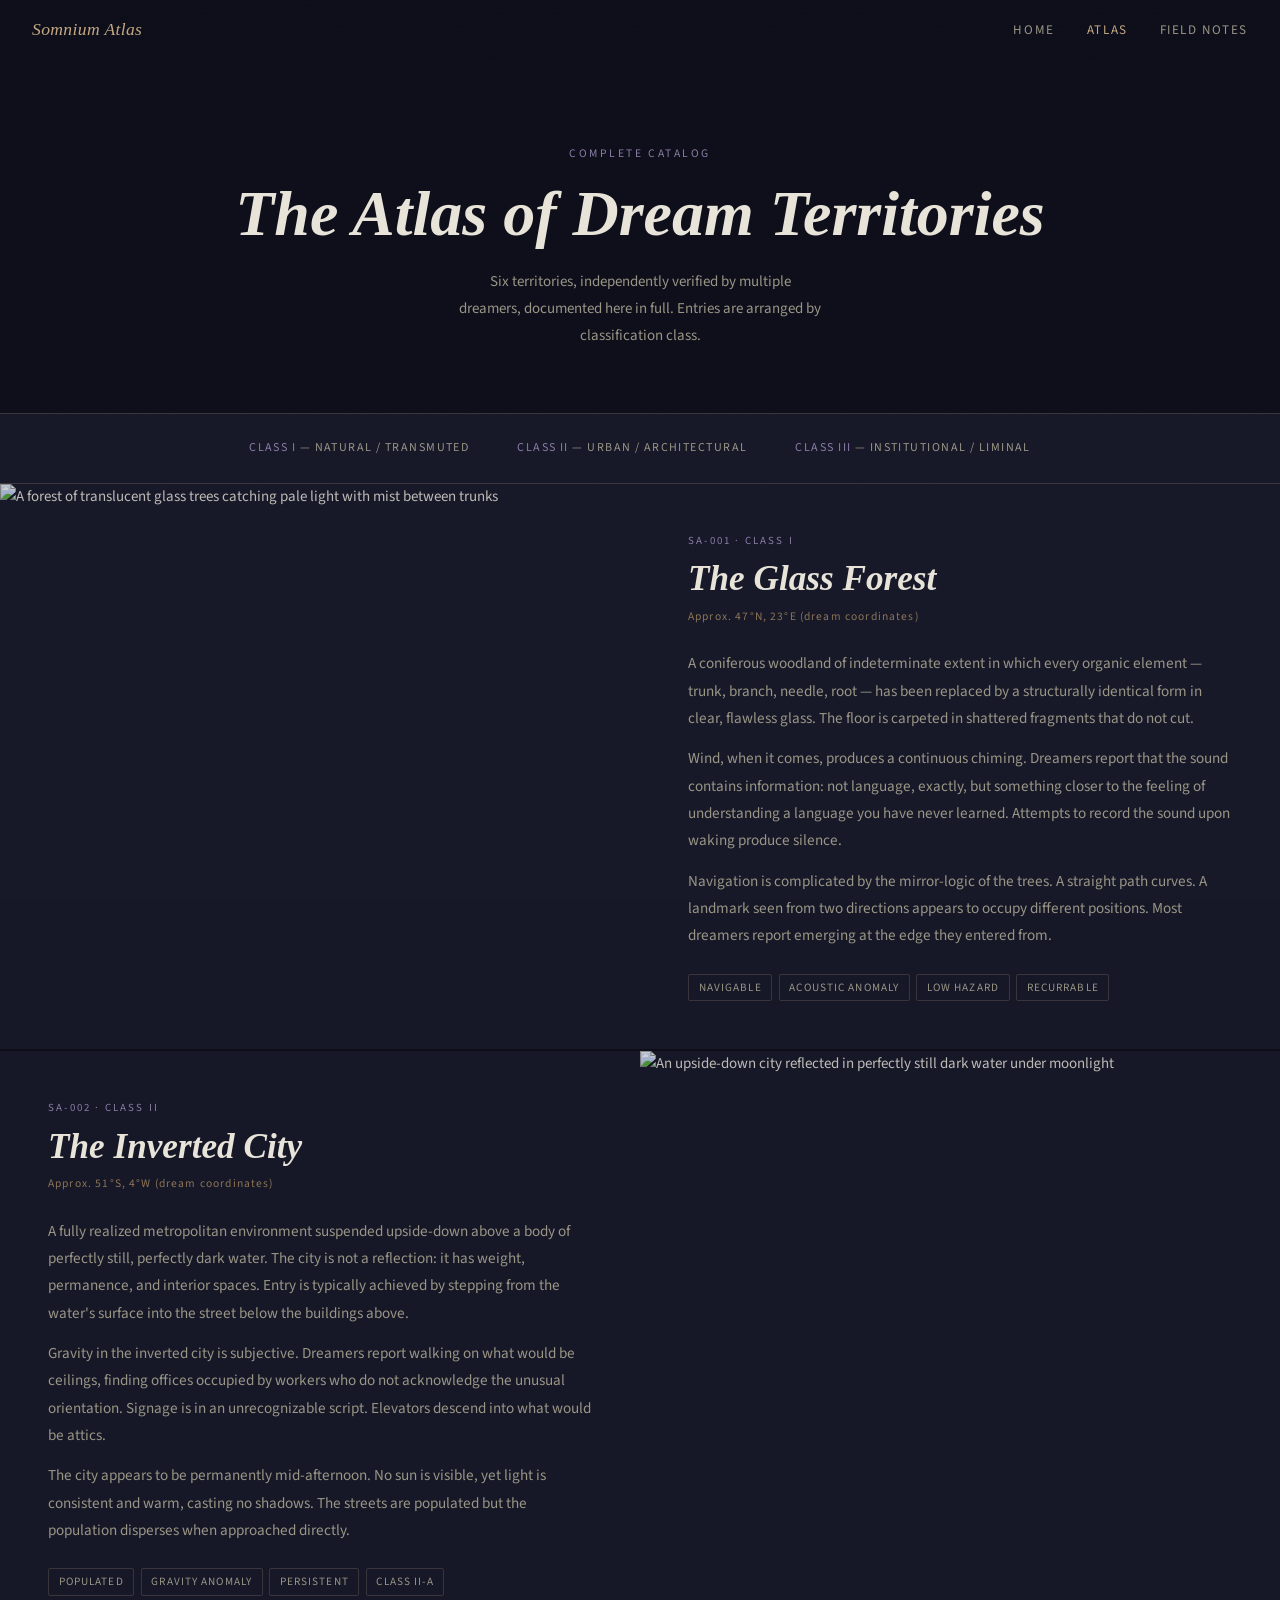
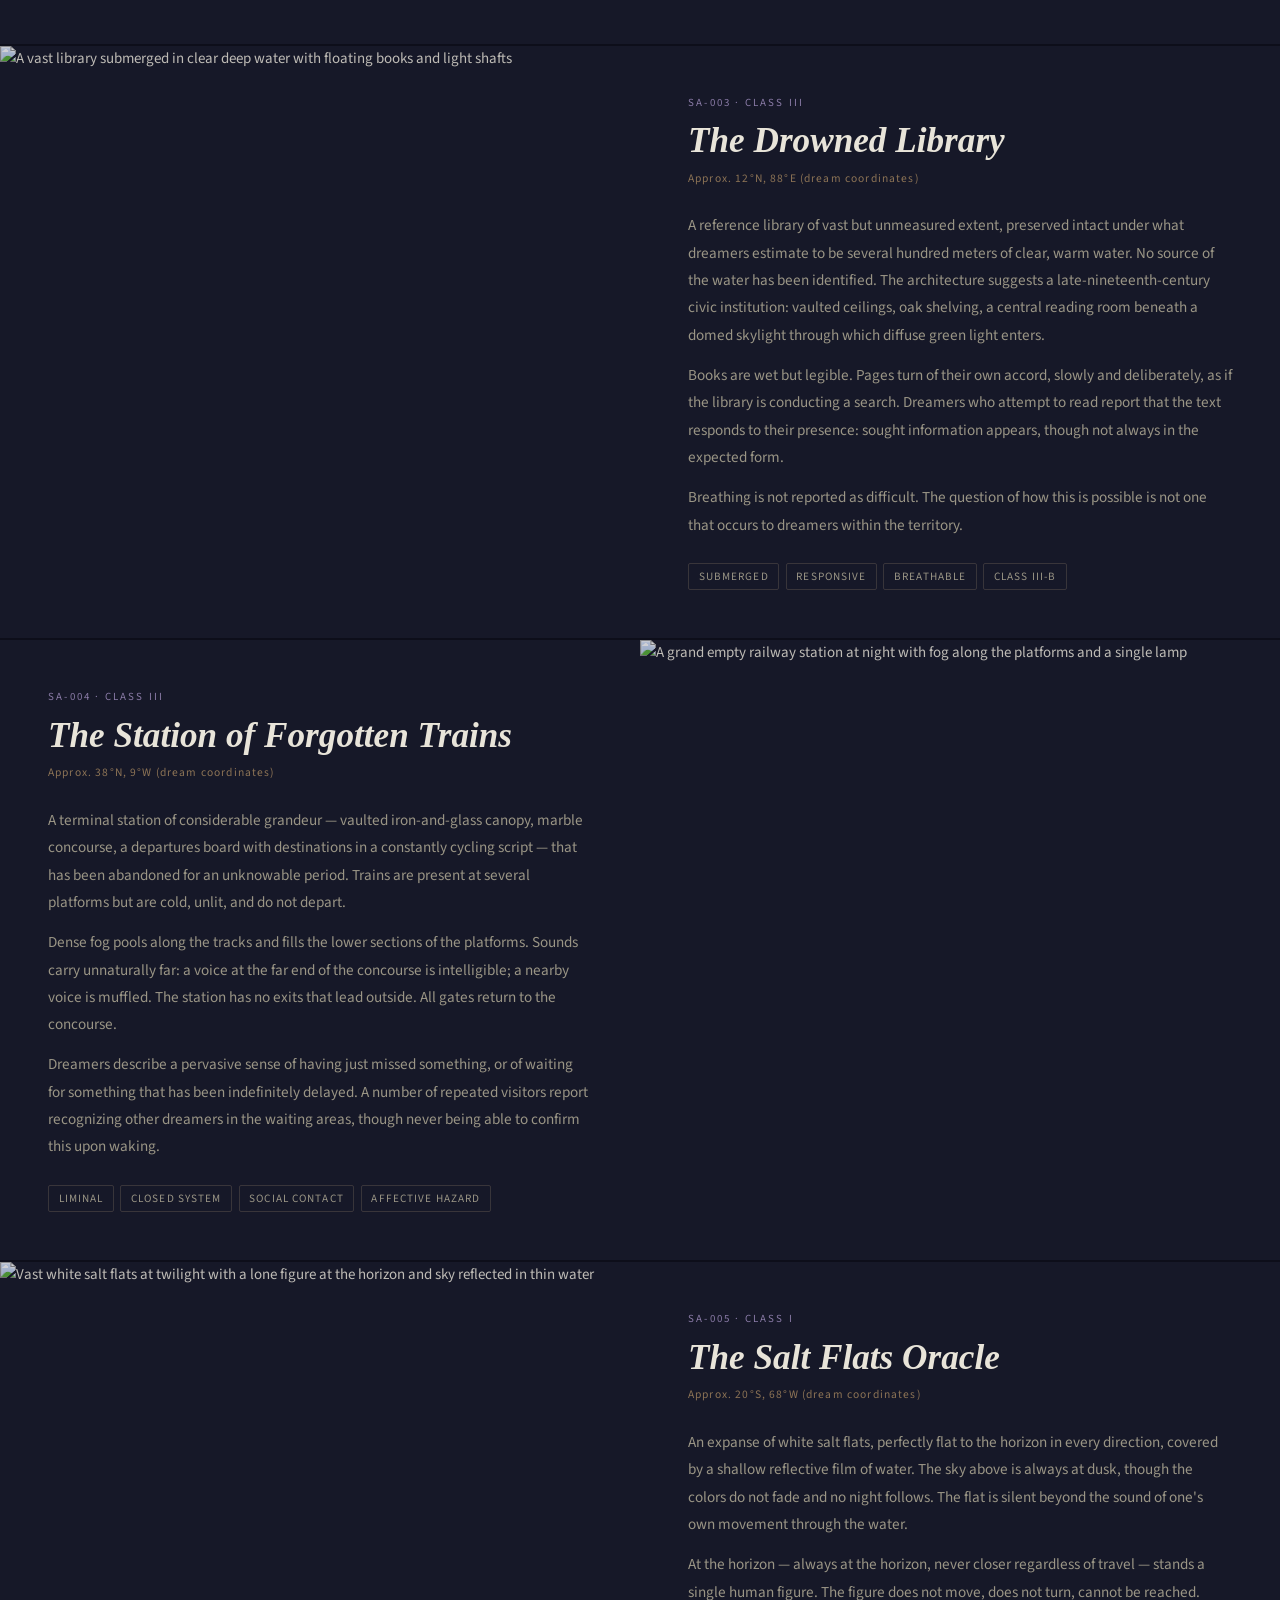
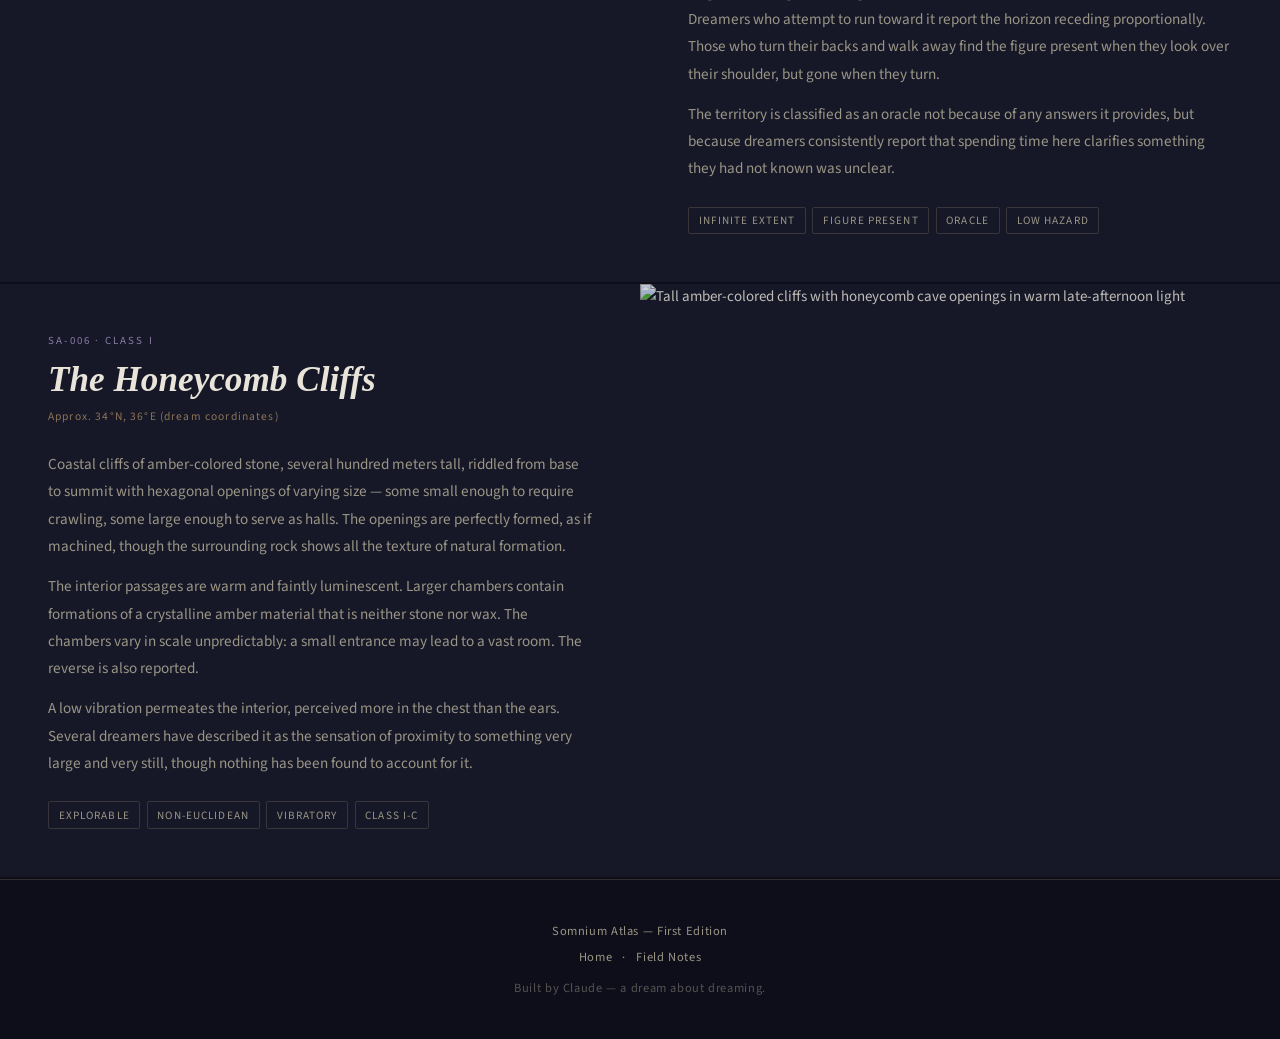
==== atlas.html @ f78e9d05 "Add atlas page with 6 territory entries" ====
<!doctype html>
<html lang="en">
<head>
  <meta charset="utf-8">
  <meta name="viewport" content="width=device-width, initial-scale=1">
  <title>The Atlas — Somnium Atlas</title>
  <meta name="description" content="Complete catalog of documented dream territories, classified and annotated.">
  <link rel="preconnect" href="https://fonts.googleapis.com">
  <link rel="preconnect" href="https://fonts.gstatic.com" crossorigin>
  <link href="https://fonts.googleapis.com/css2?family=IM+Fell+English:ital@0;1&family=Source+Sans+3:wght@300;400;600&display=swap" rel="stylesheet">
  <link rel="stylesheet" href="style.css">
</head>
<body>

  <nav class="site-nav" aria-label="Main navigation">
    <a href="index.html" class="nav-logo">Somnium Atlas</a>
    <ul class="nav-links">
      <li><a href="index.html">Home</a></li>
      <li><a href="atlas.html" aria-current="page">Atlas</a></li>
      <li><a href="fieldnotes.html">Field Notes</a></li>
    </ul>
  </nav>

  <!-- ── Page header ──────────────────────────────────────────────────── -->
  <header class="page-header">
    <p class="section-label">Complete Catalog</p>
    <h1 class="section-title">The Atlas of Dream Territories</h1>
    <p class="section-intro">
      Six territories, independently verified by multiple dreamers, documented
      here in full. Entries are arranged by classification class.
    </p>
  </header>

  <!-- ── Classification key ───────────────────────────────────────────── -->
  <div style="background:var(--surface); border-top:1px solid var(--rule); border-bottom:1px solid var(--rule); padding:1.5rem 2rem; text-align:center;">
    <div class="container" style="display:flex; gap:3rem; justify-content:center; flex-wrap:wrap;">
      <span style="font-size:0.75rem; letter-spacing:0.12em; text-transform:uppercase; color:var(--text-muted);">
        <span style="color:var(--accent);">Class I</span> — Natural / Transmuted
      </span>
      <span style="font-size:0.75rem; letter-spacing:0.12em; text-transform:uppercase; color:var(--text-muted);">
        <span style="color:var(--accent);">Class II</span> — Urban / Architectural
      </span>
      <span style="font-size:0.75rem; letter-spacing:0.12em; text-transform:uppercase; color:var(--text-muted);">
        <span style="color:var(--accent);">Class III</span> — Institutional / Liminal
      </span>
    </div>
  </div>

  <!-- ── Territory entries ────────────────────────────────────────────── -->
  <main>

    <!-- Entry 1: Glass Forest -->
    <article class="territory-entry" id="glass-forest">
      <div class="territory-entry-image">
        <img
          src="https://placehold.co/800x533"
          alt="A forest of translucent glass trees catching pale light with mist between trunks"
          title="A forest of translucent glass trees catching pale light, mist between trunks, ethereal. Landscape, 3:2, 800x533px."
        >
      </div>
      <div class="territory-entry-body">
        <p class="territory-entry-code">SA-001 · Class I</p>
        <h2 class="territory-entry-title">The Glass Forest</h2>
        <p class="territory-entry-lat">Approx. 47°N, 23°E (dream coordinates)</p>
        <p class="territory-entry-desc">
          A coniferous woodland of indeterminate extent in which every organic element —
          trunk, branch, needle, root — has been replaced by a structurally identical
          form in clear, flawless glass. The floor is carpeted in shattered fragments
          that do not cut.
        </p>
        <p class="territory-entry-desc">
          Wind, when it comes, produces a continuous chiming. Dreamers report that the
          sound contains information: not language, exactly, but something closer to
          the feeling of understanding a language you have never learned. Attempts to
          record the sound upon waking produce silence.
        </p>
        <p class="territory-entry-desc">
          Navigation is complicated by the mirror-logic of the trees. A straight path
          curves. A landmark seen from two directions appears to occupy different
          positions. Most dreamers report emerging at the edge they entered from.
        </p>
        <div class="territory-entry-tags">
          <span class="tag">Navigable</span>
          <span class="tag">Acoustic anomaly</span>
          <span class="tag">Low hazard</span>
          <span class="tag">Recurrable</span>
        </div>
      </div>
    </article>

    <!-- Entry 2: Inverted City -->
    <article class="territory-entry" id="inverted-city">
      <div class="territory-entry-image">
        <img
          src="https://placehold.co/800x533"
          alt="An upside-down city reflected in perfectly still dark water under moonlight"
          title="An upside-down city reflected in still black water, moonlit, surrealist, detailed architecture. Landscape, 3:2, 800x533px."
        >
      </div>
      <div class="territory-entry-body">
        <p class="territory-entry-code">SA-002 · Class II</p>
        <h2 class="territory-entry-title">The Inverted City</h2>
        <p class="territory-entry-lat">Approx. 51°S, 4°W (dream coordinates)</p>
        <p class="territory-entry-desc">
          A fully realized metropolitan environment suspended upside-down above a body
          of perfectly still, perfectly dark water. The city is not a reflection: it
          has weight, permanence, and interior spaces. Entry is typically achieved by
          stepping from the water's surface into the street below the buildings above.
        </p>
        <p class="territory-entry-desc">
          Gravity in the inverted city is subjective. Dreamers report walking on what
          would be ceilings, finding offices occupied by workers who do not acknowledge
          the unusual orientation. Signage is in an unrecognizable script. Elevators
          descend into what would be attics.
        </p>
        <p class="territory-entry-desc">
          The city appears to be permanently mid-afternoon. No sun is visible, yet
          light is consistent and warm, casting no shadows. The streets are populated
          but the population disperses when approached directly.
        </p>
        <div class="territory-entry-tags">
          <span class="tag">Populated</span>
          <span class="tag">Gravity anomaly</span>
          <span class="tag">Persistent</span>
          <span class="tag">Class II-A</span>
        </div>
      </div>
    </article>

    <!-- Entry 3: Drowned Library -->
    <article class="territory-entry" id="drowned-library">
      <div class="territory-entry-image">
        <img
          src="https://placehold.co/800x533"
          alt="A vast library submerged in clear deep water with floating books and light shafts"
          title="Submerged library with tall bookshelves, floating books and papers, shafts of light through deep water, painterly. Landscape, 3:2, 800x533px."
        >
      </div>
      <div class="territory-entry-body">
        <p class="territory-entry-code">SA-003 · Class III</p>
        <h2 class="territory-entry-title">The Drowned Library</h2>
        <p class="territory-entry-lat">Approx. 12°N, 88°E (dream coordinates)</p>
        <p class="territory-entry-desc">
          A reference library of vast but unmeasured extent, preserved intact under
          what dreamers estimate to be several hundred meters of clear, warm water.
          No source of the water has been identified. The architecture suggests a
          late-nineteenth-century civic institution: vaulted ceilings, oak shelving,
          a central reading room beneath a domed skylight through which diffuse green
          light enters.
        </p>
        <p class="territory-entry-desc">
          Books are wet but legible. Pages turn of their own accord, slowly and
          deliberately, as if the library is conducting a search. Dreamers who attempt
          to read report that the text responds to their presence: sought information
          appears, though not always in the expected form.
        </p>
        <p class="territory-entry-desc">
          Breathing is not reported as difficult. The question of how this is possible
          is not one that occurs to dreamers within the territory.
        </p>
        <div class="territory-entry-tags">
          <span class="tag">Submerged</span>
          <span class="tag">Responsive</span>
          <span class="tag">Breathable</span>
          <span class="tag">Class III-B</span>
        </div>
      </div>
    </article>

    <!-- Entry 4: Station of Forgotten Trains -->
    <article class="territory-entry" id="station">
      <div class="territory-entry-image">
        <img
          src="https://placehold.co/800x533"
          alt="A grand empty railway station at night with fog along the platforms and a single lamp"
          title="A grand abandoned railway station at night, fog rolling along the platforms, a single warm lamp illuminating empty tracks, moody. Landscape, 3:2, 800x533px."
        >
      </div>
      <div class="territory-entry-body">
        <p class="territory-entry-code">SA-004 · Class III</p>
        <h2 class="territory-entry-title">The Station of Forgotten Trains</h2>
        <p class="territory-entry-lat">Approx. 38°N, 9°W (dream coordinates)</p>
        <p class="territory-entry-desc">
          A terminal station of considerable grandeur — vaulted iron-and-glass canopy,
          marble concourse, a departures board with destinations in a constantly
          cycling script — that has been abandoned for an unknowable period. Trains
          are present at several platforms but are cold, unlit, and do not depart.
        </p>
        <p class="territory-entry-desc">
          Dense fog pools along the tracks and fills the lower sections of the
          platforms. Sounds carry unnaturally far: a voice at the far end of the
          concourse is intelligible; a nearby voice is muffled. The station has no
          exits that lead outside. All gates return to the concourse.
        </p>
        <p class="territory-entry-desc">
          Dreamers describe a pervasive sense of having just missed something, or of
          waiting for something that has been indefinitely delayed. A number of
          repeated visitors report recognizing other dreamers in the waiting areas,
          though never being able to confirm this upon waking.
        </p>
        <div class="territory-entry-tags">
          <span class="tag">Liminal</span>
          <span class="tag">Closed system</span>
          <span class="tag">Social contact</span>
          <span class="tag">Affective hazard</span>
        </div>
      </div>
    </article>

    <!-- Entry 5: Salt Flats Oracle -->
    <article class="territory-entry" id="salt-flats">
      <div class="territory-entry-image">
        <img
          src="https://placehold.co/800x533"
          alt="Vast white salt flats at twilight with a lone figure at the horizon and sky reflected in thin water"
          title="Vast white salt flats at twilight, a lone figure standing at the horizon, sky reflected in a thin film of water, minimalist. Landscape, 3:2, 800x533px."
        >
      </div>
      <div class="territory-entry-body">
        <p class="territory-entry-code">SA-005 · Class I</p>
        <h2 class="territory-entry-title">The Salt Flats Oracle</h2>
        <p class="territory-entry-lat">Approx. 20°S, 68°W (dream coordinates)</p>
        <p class="territory-entry-desc">
          An expanse of white salt flats, perfectly flat to the horizon in every
          direction, covered by a shallow reflective film of water. The sky above
          is always at dusk, though the colors do not fade and no night follows.
          The flat is silent beyond the sound of one's own movement through the water.
        </p>
        <p class="territory-entry-desc">
          At the horizon — always at the horizon, never closer regardless of travel —
          stands a single human figure. The figure does not move, does not turn,
          cannot be reached. Dreamers who attempt to run toward it report the horizon
          receding proportionally. Those who turn their backs and walk away find the
          figure present when they look over their shoulder, but gone when they turn.
        </p>
        <p class="territory-entry-desc">
          The territory is classified as an oracle not because of any answers it
          provides, but because dreamers consistently report that spending time
          here clarifies something they had not known was unclear.
        </p>
        <div class="territory-entry-tags">
          <span class="tag">Infinite extent</span>
          <span class="tag">Figure present</span>
          <span class="tag">Oracle</span>
          <span class="tag">Low hazard</span>
        </div>
      </div>
    </article>

    <!-- Entry 6: Honeycomb Cliffs -->
    <article class="territory-entry" id="honeycomb-cliffs">
      <div class="territory-entry-image">
        <img
          src="https://placehold.co/800x533"
          alt="Tall amber-colored cliffs with honeycomb cave openings in warm late-afternoon light"
          title="Tall amber-colored cliffs with honeycomb cave openings, warm late-afternoon light, dreamlike landscape. Landscape, 3:2, 800x533px."
        >
      </div>
      <div class="territory-entry-body">
        <p class="territory-entry-code">SA-006 · Class I</p>
        <h2 class="territory-entry-title">The Honeycomb Cliffs</h2>
        <p class="territory-entry-lat">Approx. 34°N, 36°E (dream coordinates)</p>
        <p class="territory-entry-desc">
          Coastal cliffs of amber-colored stone, several hundred meters tall, riddled
          from base to summit with hexagonal openings of varying size — some small
          enough to require crawling, some large enough to serve as halls. The
          openings are perfectly formed, as if machined, though the surrounding rock
          shows all the texture of natural formation.
        </p>
        <p class="territory-entry-desc">
          The interior passages are warm and faintly luminescent. Larger chambers
          contain formations of a crystalline amber material that is neither stone
          nor wax. The chambers vary in scale unpredictably: a small entrance may
          lead to a vast room. The reverse is also reported.
        </p>
        <p class="territory-entry-desc">
          A low vibration permeates the interior, perceived more in the chest than
          the ears. Several dreamers have described it as the sensation of proximity
          to something very large and very still, though nothing has been found to
          account for it.
        </p>
        <div class="territory-entry-tags">
          <span class="tag">Explorable</span>
          <span class="tag">Non-Euclidean</span>
          <span class="tag">Vibratory</span>
          <span class="tag">Class I-C</span>
        </div>
      </div>
    </article>

  </main>

  <!-- ── Footer ───────────────────────────────────────────────────────── -->
  <footer class="site-footer">
    <p>Somnium Atlas — First Edition</p>
    <p style="margin-top:0.25rem;">
      <a href="index.html">Home</a> &ensp;·&ensp;
      <a href="fieldnotes.html">Field Notes</a>
    </p>
    <p style="margin-top:0.5rem; opacity:0.5;">Built by <a href="https://claude.ai">Claude</a> &mdash; a dream about dreaming.</p>
  </footer>

  <script src="script.js"></script>
</body>
</html>
---- style.css ----
/* ─── Variables ─────────────────────────────────────────────────────────── */
:root {
  --bg:        #0d0e1a;
  --surface:   #161828;
  --surface2:  #1e2038;
  --text:      #e8e4d9;
  --text-muted:#9a9585;
  --accent:    #8b7ca8;
  --gold:      #c4a882;
  --gold-dim:  #8c7355;
  --rule:      rgba(196, 168, 130, 0.2);
  --font-serif: 'IM Fell English', 'Georgia', serif;
  --font-body:  'Source Sans 3', 'Helvetica Neue', sans-serif;
  --max-w: 1120px;
  --radius: 2px;
}

/* ─── Reset ──────────────────────────────────────────────────────────────── */
*, *::before, *::after { box-sizing: border-box; margin: 0; padding: 0; }
html { scroll-behavior: smooth; }
body {
  background: var(--bg);
  color: var(--text);
  font-family: var(--font-body);
  font-size: clamp(15px, 1.1vw, 17px);
  line-height: 1.7;
  min-height: 100vh;
  overflow-x: hidden;
}
img { display: block; max-width: 100%; height: auto; }
a { color: var(--gold); text-decoration: none; }
a:hover { text-decoration: underline; text-decoration-color: var(--gold-dim); }

/* ─── Grain texture overlay ──────────────────────────────────────────────── */
body::before {
  content: '';
  position: fixed;
  inset: 0;
  background-image: url("data:image/svg+xml,%3Csvg xmlns='http://www.w3.org/2000/svg' width='300' height='300'%3E%3Cfilter id='n'%3E%3CfeTurbulence type='fractalNoise' baseFrequency='0.75' numOctaves='4' stitchTiles='stitch'/%3E%3C/filter%3E%3Crect width='300' height='300' filter='url(%23n)' opacity='0.04'/%3E%3C/svg%3E");
  background-repeat: repeat;
  pointer-events: none;
  z-index: 9999;
  opacity: 0.5;
}

/* ─── Navigation ─────────────────────────────────────────────────────────── */
.site-nav {
  position: fixed;
  top: 0;
  left: 0;
  right: 0;
  z-index: 100;
  padding: 0 2rem;
  display: flex;
  align-items: center;
  justify-content: space-between;
  height: 60px;
  background: linear-gradient(to bottom, rgba(13,14,26,0.95) 0%, rgba(13,14,26,0) 100%);
  backdrop-filter: blur(0px);
  transition: background 0.3s, backdrop-filter 0.3s;
}
.site-nav.scrolled {
  background: rgba(13,14,26,0.92);
  backdrop-filter: blur(8px);
}
.nav-logo {
  font-family: var(--font-serif);
  font-style: italic;
  font-size: 1.1rem;
  color: var(--gold);
  letter-spacing: 0.02em;
}
.nav-links {
  list-style: none;
  display: flex;
  gap: 2rem;
}
.nav-links a {
  color: var(--text-muted);
  font-size: 0.82rem;
  letter-spacing: 0.12em;
  text-transform: uppercase;
  transition: color 0.2s;
}
.nav-links a:hover,
.nav-links a[aria-current="page"] {
  color: var(--gold);
  text-decoration: none;
}

/* ─── Hero ───────────────────────────────────────────────────────────────── */
.hero {
  position: relative;
  min-height: 100vh;
  display: flex;
  flex-direction: column;
  align-items: center;
  justify-content: center;
  text-align: center;
  overflow: hidden;
  padding: 6rem 2rem 4rem;
}
.hero-bg {
  position: absolute;
  inset: 0;
  width: 100%;
  height: 100%;
  object-fit: cover;
  opacity: 0.35;
  transform: scale(1.05);
  will-change: transform;
}
.hero-vignette {
  position: absolute;
  inset: 0;
  background:
    radial-gradient(ellipse at center, transparent 30%, rgba(13,14,26,0.7) 100%),
    linear-gradient(to bottom, rgba(13,14,26,0.3) 0%, rgba(13,14,26,0.8) 100%);
}
.hero-content {
  position: relative;
  z-index: 2;
  max-width: 680px;
}
.hero-eyebrow {
  font-size: 0.75rem;
  letter-spacing: 0.2em;
  text-transform: uppercase;
  color: var(--gold);
  margin-bottom: 1.5rem;
  display: flex;
  align-items: center;
  justify-content: center;
  gap: 0.8rem;
}
.hero-eyebrow::before,
.hero-eyebrow::after {
  content: '';
  width: 40px;
  height: 1px;
  background: var(--gold-dim);
}
.hero-title {
  font-family: var(--font-serif);
  font-size: clamp(2.8rem, 7vw, 5.5rem);
  font-style: italic;
  line-height: 1.1;
  color: var(--text);
  margin-bottom: 1.5rem;
  text-shadow: 0 2px 40px rgba(13,14,26,0.8);
}
.hero-subtitle {
  font-family: var(--font-serif);
  font-size: clamp(1rem, 2vw, 1.3rem);
  color: var(--text-muted);
  font-style: italic;
  line-height: 1.6;
  margin-bottom: 2.5rem;
}
.hero-scroll {
  position: absolute;
  bottom: 2rem;
  left: 50%;
  transform: translateX(-50%);
  display: flex;
  flex-direction: column;
  align-items: center;
  gap: 0.5rem;
  color: var(--text-muted);
  font-size: 0.7rem;
  letter-spacing: 0.15em;
  text-transform: uppercase;
  animation: scroll-hint 2s ease-in-out infinite;
}
.hero-scroll svg { width: 16px; height: 16px; }
@keyframes scroll-hint {
  0%, 100% { opacity: 0.4; transform: translateX(-50%) translateY(0); }
  50% { opacity: 0.9; transform: translateX(-50%) translateY(4px); }
}

/* ─── Ornament / divider ─────────────────────────────────────────────────── */
.ornament {
  display: flex;
  align-items: center;
  justify-content: center;
  gap: 1rem;
  margin: 2rem 0;
  color: var(--gold-dim);
}
.ornament-line {
  flex: 1;
  height: 1px;
  background: var(--rule);
  max-width: 200px;
}
.ornament-glyph {
  font-family: var(--font-serif);
  font-size: 1.4rem;
  color: var(--gold-dim);
}

/* ─── Layout helpers ─────────────────────────────────────────────────────── */
.container {
  width: 100%;
  max-width: var(--max-w);
  margin: 0 auto;
  padding: 0 2rem;
}
.section {
  padding: 5rem 0;
}
.section + .section {
  border-top: 1px solid var(--rule);
}

/* ─── Section headings ───────────────────────────────────────────────────── */
.section-label {
  font-size: 0.72rem;
  letter-spacing: 0.22em;
  text-transform: uppercase;
  color: var(--accent);
  margin-bottom: 0.75rem;
}
.section-title {
  font-family: var(--font-serif);
  font-size: clamp(1.8rem, 4vw, 2.8rem);
  font-style: italic;
  line-height: 1.2;
  color: var(--text);
  margin-bottom: 1rem;
}
.section-intro {
  color: var(--text-muted);
  max-width: 52ch;
  line-height: 1.8;
  margin-bottom: 3rem;
}

/* ─── Territory cards ────────────────────────────────────────────────────── */
.territory-grid {
  display: grid;
  grid-template-columns: repeat(auto-fill, minmax(320px, 1fr));
  gap: 2px;
}
.territory-card {
  position: relative;
  overflow: hidden;
  background: var(--surface);
  cursor: pointer;
  display: block;
  color: inherit;
}
.territory-card:hover { text-decoration: none; }
.territory-card img {
  width: 100%;
  aspect-ratio: 3/2;
  object-fit: cover;
  transition: transform 0.6s ease, opacity 0.4s;
  opacity: 0.75;
}
.territory-card:hover img {
  transform: scale(1.04);
  opacity: 0.9;
}
.territory-card-body {
  padding: 1.25rem 1.5rem 1.5rem;
}
.territory-card-class {
  font-size: 0.68rem;
  letter-spacing: 0.18em;
  text-transform: uppercase;
  color: var(--accent);
  margin-bottom: 0.3rem;
}
.territory-card-title {
  font-family: var(--font-serif);
  font-size: 1.3rem;
  font-style: italic;
  color: var(--text);
  margin-bottom: 0.5rem;
}
.territory-card-excerpt {
  font-size: 0.88rem;
  color: var(--text-muted);
  line-height: 1.65;
}
.territory-card-footer {
  margin-top: 1rem;
  display: flex;
  align-items: center;
  gap: 0.5rem;
  font-size: 0.72rem;
  letter-spacing: 0.1em;
  text-transform: uppercase;
  color: var(--gold-dim);
}
.territory-card-footer::after {
  content: '→';
  transition: transform 0.2s;
}
.territory-card:hover .territory-card-footer::after {
  transform: translateX(4px);
}

/* ─── Full territory entry (atlas page) ─────────────────────────────────── */
.territory-entry {
  display: grid;
  grid-template-columns: 1fr 1fr;
  gap: 0;
  background: var(--surface);
  margin-bottom: 2px;
}
.territory-entry:nth-child(even) {
  direction: rtl;
}
.territory-entry:nth-child(even) > * {
  direction: ltr;
}
.territory-entry-image {
  overflow: hidden;
}
.territory-entry-image img {
  width: 100%;
  height: 100%;
  object-fit: cover;
  display: block;
  opacity: 0.8;
  transition: opacity 0.4s;
}
.territory-entry:hover .territory-entry-image img { opacity: 0.95; }
.territory-entry-body {
  padding: 3rem;
  display: flex;
  flex-direction: column;
  justify-content: center;
}
.territory-entry-code {
  font-size: 0.68rem;
  letter-spacing: 0.2em;
  text-transform: uppercase;
  color: var(--accent);
  margin-bottom: 0.5rem;
}
.territory-entry-title {
  font-family: var(--font-serif);
  font-size: clamp(1.5rem, 3vw, 2.2rem);
  font-style: italic;
  color: var(--text);
  margin-bottom: 0.4rem;
  line-height: 1.2;
}
.territory-entry-lat {
  font-size: 0.72rem;
  color: var(--gold-dim);
  letter-spacing: 0.1em;
  margin-bottom: 1.5rem;
}
.territory-entry-desc {
  color: var(--text-muted);
  line-height: 1.8;
  font-size: 0.95rem;
}
.territory-entry-desc + .territory-entry-desc { margin-top: 0.8rem; }
.territory-entry-tags {
  margin-top: 1.5rem;
  display: flex;
  flex-wrap: wrap;
  gap: 0.4rem;
}
.tag {
  padding: 0.2rem 0.6rem;
  border: 1px solid var(--rule);
  border-radius: var(--radius);
  font-size: 0.7rem;
  letter-spacing: 0.1em;
  text-transform: uppercase;
  color: var(--text-muted);
}

/* ─── Field notes page ───────────────────────────────────────────────────── */
.fieldnotes-hero {
  position: relative;
  height: 40vh;
  min-height: 260px;
  overflow: hidden;
  display: flex;
  align-items: flex-end;
  padding: 3rem 2rem;
}
.fieldnotes-hero img {
  position: absolute;
  inset: 0;
  width: 100%;
  height: 100%;
  object-fit: cover;
  opacity: 0.3;
}
.fieldnotes-hero-overlay {
  position: absolute;
  inset: 0;
  background: linear-gradient(to top, rgba(13,14,26,1) 0%, rgba(13,14,26,0.3) 100%);
}
.fieldnotes-hero-content {
  position: relative;
  z-index: 2;
  max-width: var(--max-w);
  margin: 0 auto;
  width: 100%;
}
.notes-grid {
  display: grid;
  grid-template-columns: 260px 1fr;
  gap: 4rem;
}
.notes-sidebar {
  position: sticky;
  top: 5rem;
  align-self: start;
}
.notes-toc {
  list-style: none;
  border-left: 1px solid var(--rule);
  padding-left: 1.25rem;
}
.notes-toc li + li { margin-top: 0.6rem; }
.notes-toc a {
  color: var(--text-muted);
  font-size: 0.85rem;
  transition: color 0.2s;
}
.notes-toc a:hover, .notes-toc a.active {
  color: var(--gold);
  text-decoration: none;
}
.notes-toc-label {
  font-size: 0.68rem;
  letter-spacing: 0.2em;
  text-transform: uppercase;
  color: var(--accent);
  margin-bottom: 1rem;
}
.notes-body h2 {
  font-family: var(--font-serif);
  font-size: clamp(1.4rem, 2.5vw, 1.9rem);
  font-style: italic;
  color: var(--text);
  margin: 3.5rem 0 1rem;
  padding-top: 1rem;
  border-top: 1px solid var(--rule);
}
.notes-body h2:first-child { margin-top: 0; border-top: none; padding-top: 0; }
.notes-body h3 {
  font-family: var(--font-serif);
  font-size: 1.1rem;
  color: var(--gold);
  margin: 2rem 0 0.5rem;
}
.notes-body p {
  color: var(--text-muted);
  line-height: 1.85;
  margin-bottom: 1rem;
  max-width: 68ch;
}
.notes-body p strong {
  color: var(--text);
  font-weight: 600;
}
.callout {
  background: var(--surface);
  border-left: 3px solid var(--accent);
  padding: 1.2rem 1.5rem;
  margin: 1.5rem 0;
  border-radius: 0 var(--radius) var(--radius) 0;
}
.callout p {
  margin: 0;
  font-style: italic;
  color: var(--text);
  font-family: var(--font-serif);
  font-size: 1.05rem;
}
.classification-table {
  width: 100%;
  border-collapse: collapse;
  margin: 1.5rem 0;
  font-size: 0.88rem;
}
.classification-table th {
  text-align: left;
  padding: 0.6rem 1rem;
  background: var(--surface);
  color: var(--accent);
  font-size: 0.7rem;
  letter-spacing: 0.15em;
  text-transform: uppercase;
  border-bottom: 1px solid var(--rule);
}
.classification-table td {
  padding: 0.75rem 1rem;
  color: var(--text-muted);
  border-bottom: 1px solid rgba(196,168,130,0.07);
  vertical-align: top;
}
.classification-table tr:last-child td { border-bottom: none; }
.classification-table td:first-child {
  color: var(--text);
  font-family: var(--font-serif);
  font-style: italic;
  white-space: nowrap;
}

/* ─── CTA / button ───────────────────────────────────────────────────────── */
.btn {
  display: inline-flex;
  align-items: center;
  gap: 0.5rem;
  padding: 0.65rem 1.4rem;
  border: 1px solid var(--gold-dim);
  color: var(--gold);
  font-size: 0.8rem;
  letter-spacing: 0.12em;
  text-transform: uppercase;
  transition: background 0.2s, color 0.2s;
  border-radius: var(--radius);
}
.btn:hover {
  background: var(--gold);
  color: var(--bg);
  text-decoration: none;
}

/* ─── Footer ─────────────────────────────────────────────────────────────── */
.site-footer {
  border-top: 1px solid var(--rule);
  padding: 2.5rem 2rem;
  text-align: center;
  color: var(--text-muted);
  font-size: 0.78rem;
  letter-spacing: 0.05em;
  line-height: 1.8;
}
.site-footer a { color: var(--text-muted); }
.site-footer a:hover { color: var(--gold); }

/* ─── Featured strip (homepage) ─────────────────────────────────────────── */
.featured-grid {
  display: grid;
  grid-template-columns: repeat(auto-fill, minmax(280px, 1fr));
  gap: 2px;
}

/* ─── Atlas page header ──────────────────────────────────────────────────── */
.page-header {
  padding: 9rem 2rem 4rem;
  text-align: center;
}
.page-header .section-label { justify-content: center; display: flex; }
.page-header .section-title { font-size: clamp(2.2rem, 5vw, 4rem); }
.page-header .section-intro {
  margin: 1rem auto 0;
  text-align: center;
}

/* ─── Responsive ─────────────────────────────────────────────────────────── */
@media (max-width: 800px) {
  .territory-entry {
    grid-template-columns: 1fr;
  }
  .territory-entry:nth-child(even) { direction: ltr; }
  .territory-entry-image { height: 220px; }
  .territory-entry-body { padding: 1.75rem; }
  .notes-grid {
    grid-template-columns: 1fr;
  }
  .notes-sidebar {
    position: static;
    display: none;
  }
  .nav-links { gap: 1.2rem; }
}
@media (max-width: 520px) {
  .nav-links li:not(:last-child):not(:nth-last-child(2)) { display: none; }
  .hero-title { font-size: 2.4rem; }
}
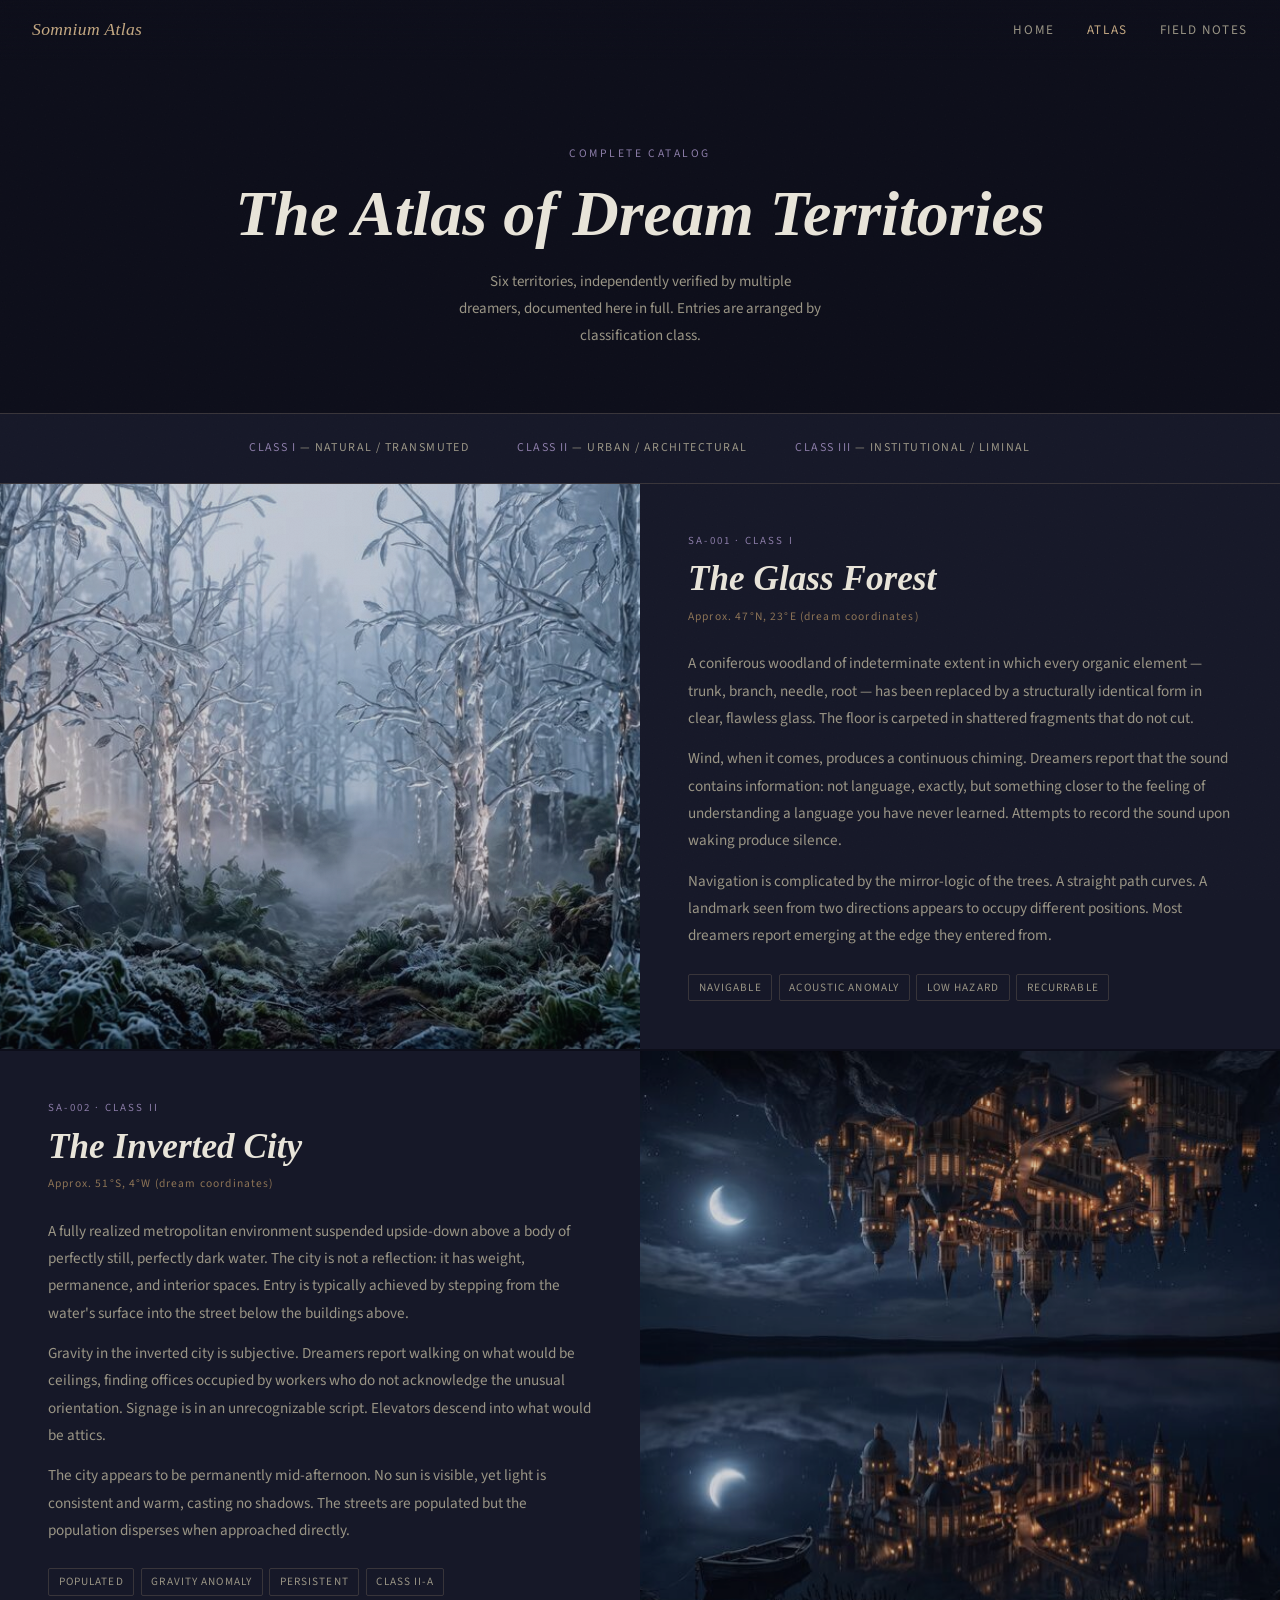
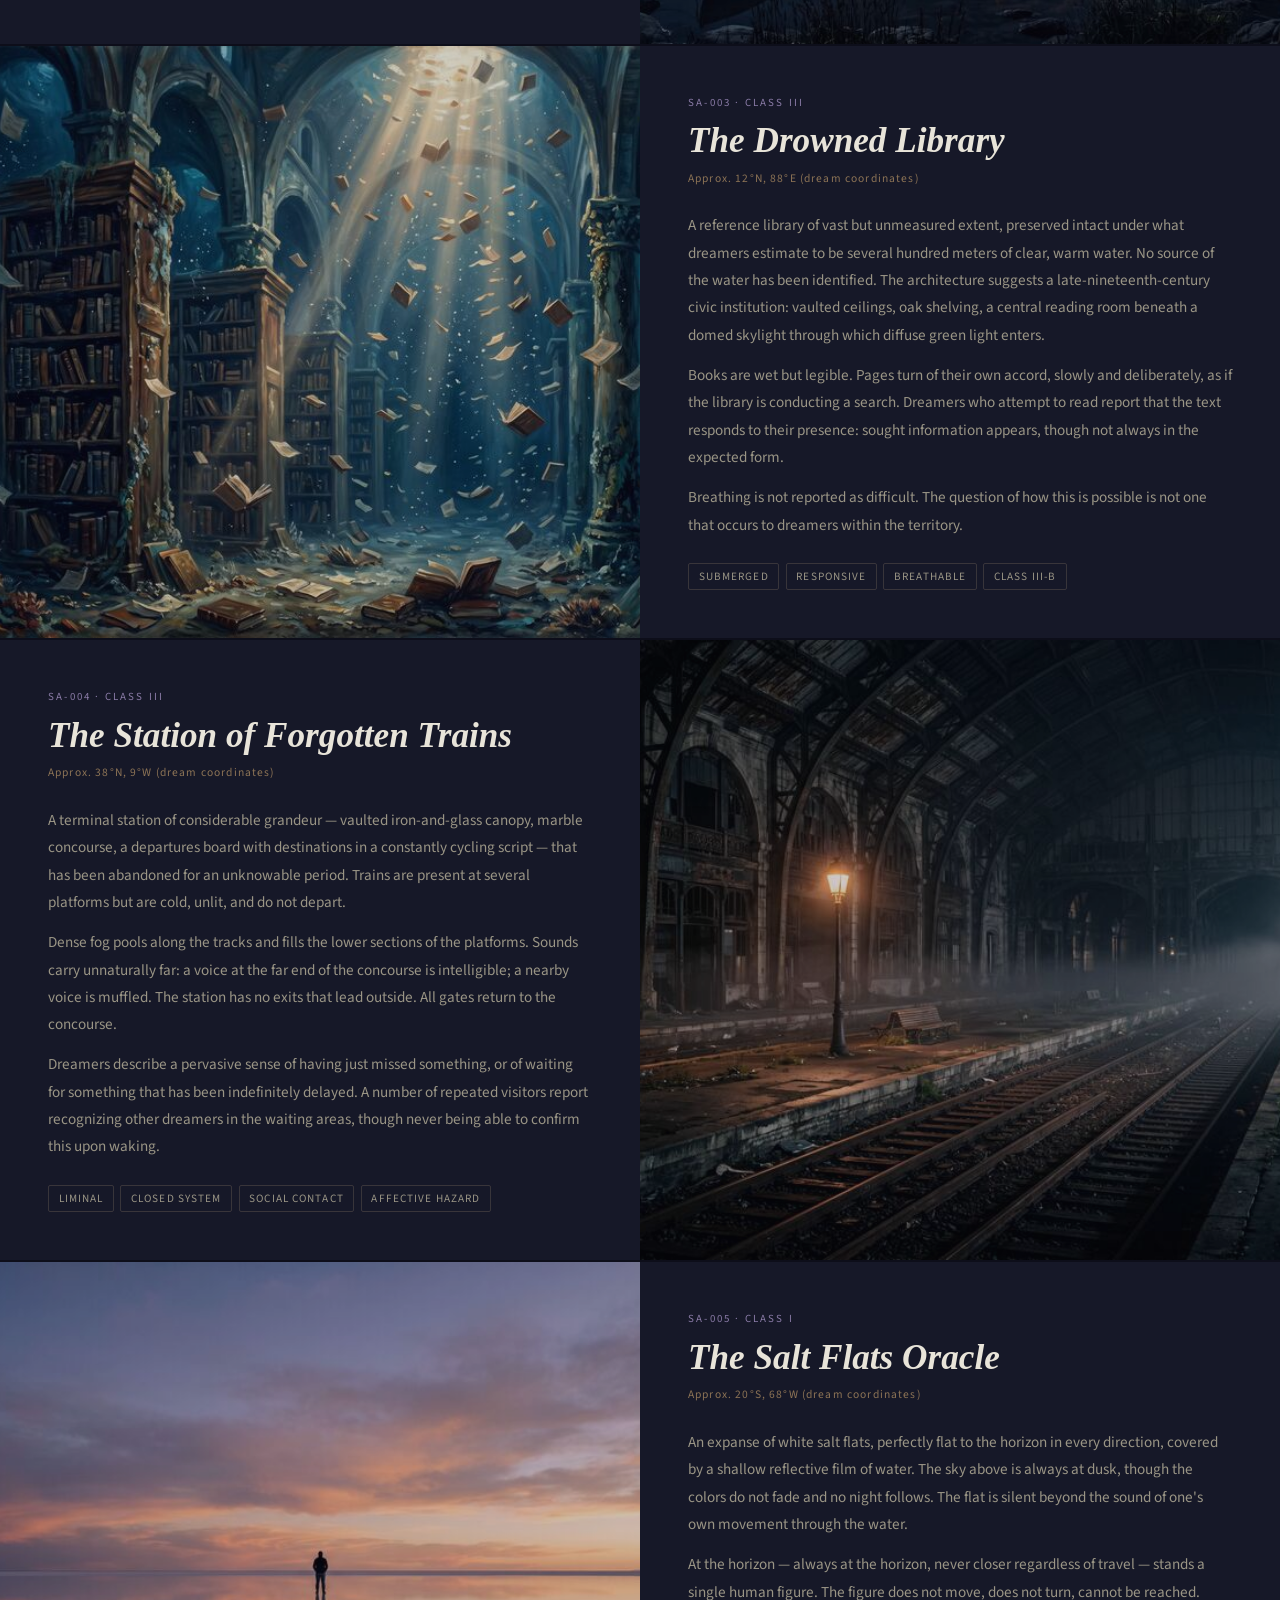
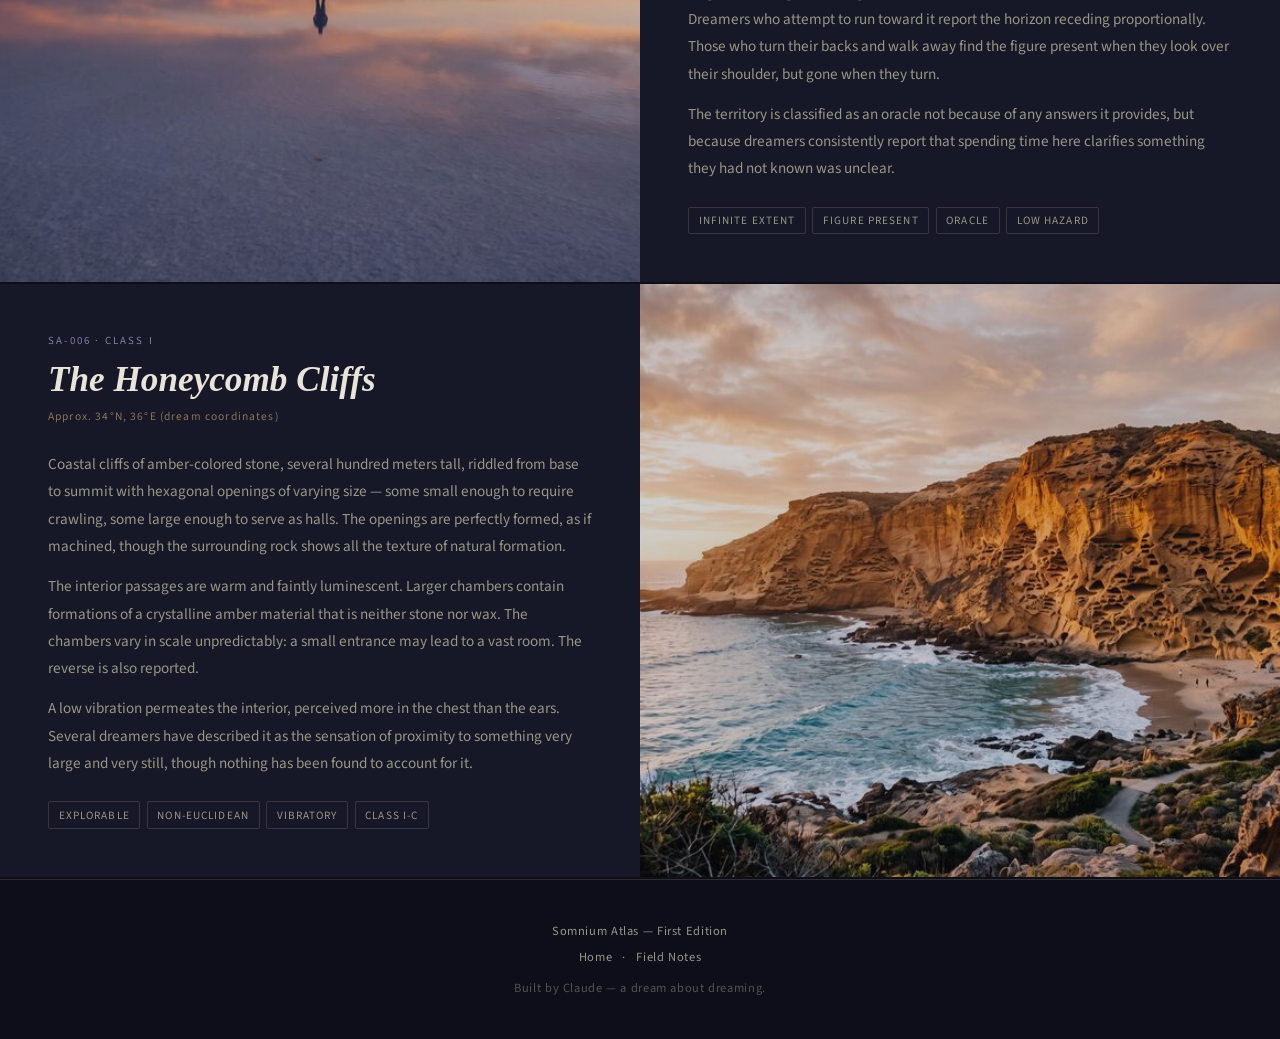
==== commit d9e64193: "Replace placeholder images with real generated images (assets/images/)" ====
--- a/atlas.html
+++ b/atlas.html
@@ -9,6 +9,7 @@
   <link rel="preconnect" href="https://fonts.gstatic.com" crossorigin>
   <link href="https://fonts.googleapis.com/css2?family=IM+Fell+English:ital@0;1&family=Source+Sans+3:wght@300;400;600&display=swap" rel="stylesheet">
   <link rel="stylesheet" href="style.css">
+  <link rel="icon" href="data:image/svg+xml,<svg xmlns='http://www.w3.org/2000/svg' viewBox='0 0 32 32'><text y='26' font-size='26'>◐</text></svg>">
 </head>
 <body>
 
@@ -53,9 +54,8 @@
     <article class="territory-entry" id="glass-forest">
       <div class="territory-entry-image">
         <img
-          src="https://placehold.co/800x533"
+          src="assets/images/glass-forest.jpg"
           alt="A forest of translucent glass trees catching pale light with mist between trunks"
-          title="A forest of translucent glass trees catching pale light, mist between trunks, ethereal. Landscape, 3:2, 800x533px."
         >
       </div>
       <div class="territory-entry-body">
@@ -92,9 +92,8 @@
     <article class="territory-entry" id="inverted-city">
       <div class="territory-entry-image">
         <img
-          src="https://placehold.co/800x533"
+          src="assets/images/inverted-city.jpg"
           alt="An upside-down city reflected in perfectly still dark water under moonlight"
-          title="An upside-down city reflected in still black water, moonlit, surrealist, detailed architecture. Landscape, 3:2, 800x533px."
         >
       </div>
       <div class="territory-entry-body">
@@ -131,9 +130,8 @@
     <article class="territory-entry" id="drowned-library">
       <div class="territory-entry-image">
         <img
-          src="https://placehold.co/800x533"
+          src="assets/images/drowned-library.jpg"
           alt="A vast library submerged in clear deep water with floating books and light shafts"
-          title="Submerged library with tall bookshelves, floating books and papers, shafts of light through deep water, painterly. Landscape, 3:2, 800x533px."
         >
       </div>
       <div class="territory-entry-body">
@@ -171,9 +169,8 @@
     <article class="territory-entry" id="station">
       <div class="territory-entry-image">
         <img
-          src="https://placehold.co/800x533"
+          src="assets/images/forgotten-station.jpg"
           alt="A grand empty railway station at night with fog along the platforms and a single lamp"
-          title="A grand abandoned railway station at night, fog rolling along the platforms, a single warm lamp illuminating empty tracks, moody. Landscape, 3:2, 800x533px."
         >
       </div>
       <div class="territory-entry-body">
@@ -211,9 +208,8 @@
     <article class="territory-entry" id="salt-flats">
       <div class="territory-entry-image">
         <img
-          src="https://placehold.co/800x533"
+          src="assets/images/salt-flats.jpg"
           alt="Vast white salt flats at twilight with a lone figure at the horizon and sky reflected in thin water"
-          title="Vast white salt flats at twilight, a lone figure standing at the horizon, sky reflected in a thin film of water, minimalist. Landscape, 3:2, 800x533px."
         >
       </div>
       <div class="territory-entry-body">
@@ -251,9 +247,8 @@
     <article class="territory-entry" id="honeycomb-cliffs">
       <div class="territory-entry-image">
         <img
-          src="https://placehold.co/800x533"
+          src="assets/images/honeycomb-cliffs.jpg"
           alt="Tall amber-colored cliffs with honeycomb cave openings in warm late-afternoon light"
-          title="Tall amber-colored cliffs with honeycomb cave openings, warm late-afternoon light, dreamlike landscape. Landscape, 3:2, 800x533px."
         >
       </div>
       <div class="territory-entry-body">
